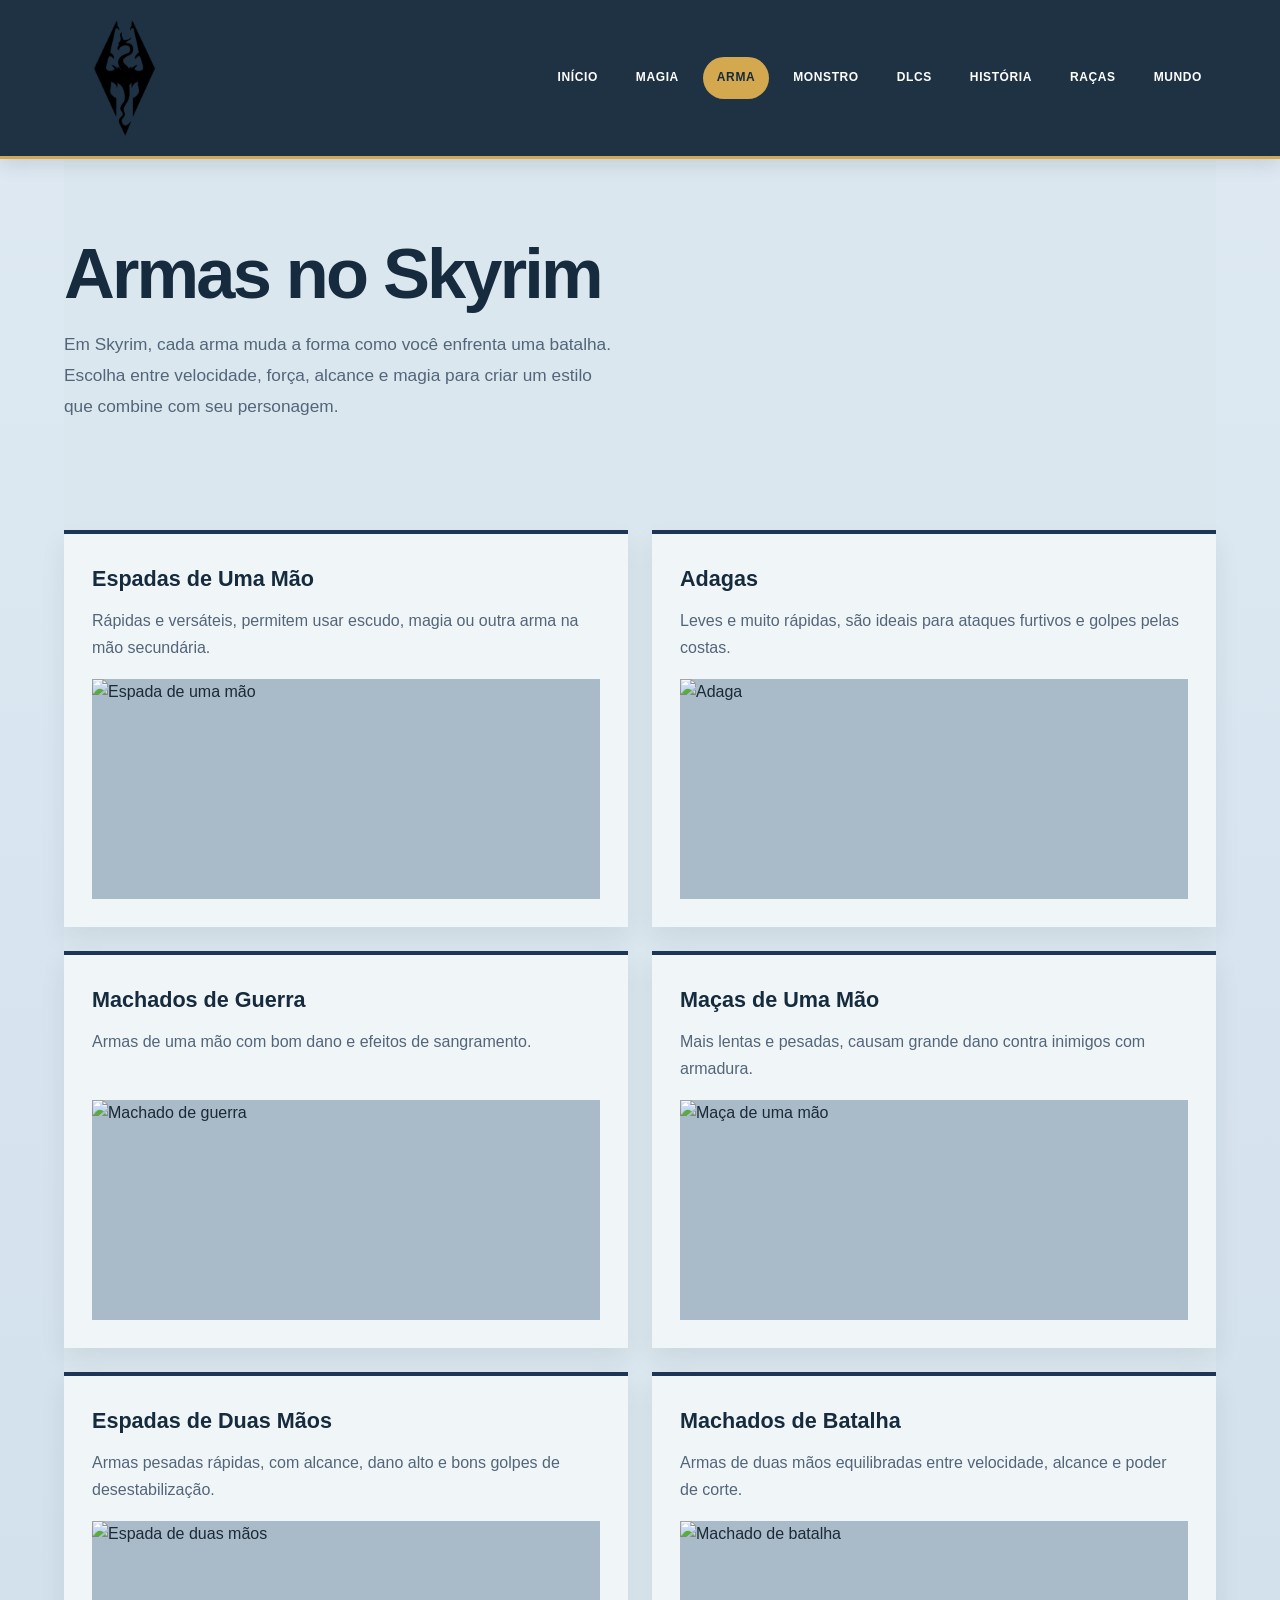
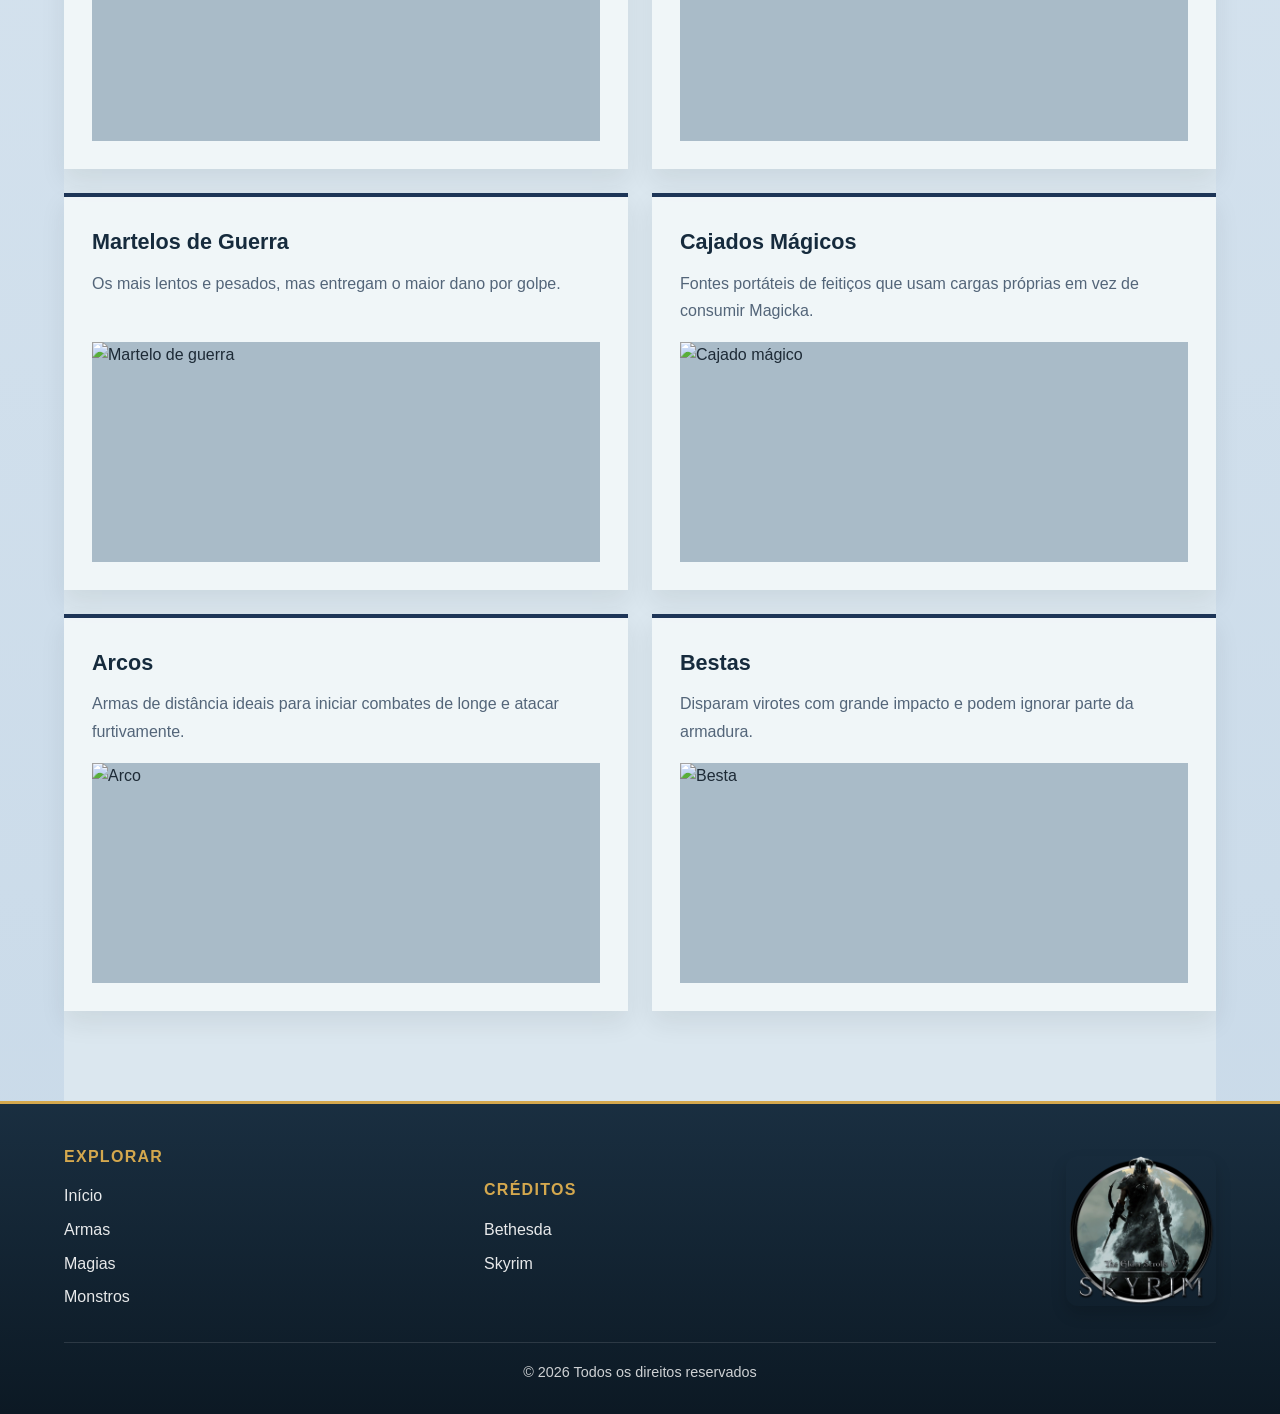
==== html/arma.html @ b1a21086 "Update das paginas Nesta atualização, o site foi reorganizado. Foram adicionadas as páginas de armas" ====
<!DOCTYPE html>
<html lang="pt-BR">
<head>
    <meta charset="UTF-8">
    <meta name="viewport" content="width=device-width, initial-scale=1.0">
    <title>Armas | Skyrim</title>
    <link rel="stylesheet" href="../css/style.css">
</head>
<body>
    <header class="cabecalho">
        <div class="container agrupamento-navegacao">
            <div class="caixa-logo"><img src="../imagens/logo.png" alt="Logo de Skyrim" class="logo-principal"></div>
            <nav class="menu-principal" aria-label="Navegação principal">
                <a href="../index.html">Início</a>
                <a href="magia.html">Magia</a>
                <a href="arma.html" class="ativo">Arma</a>
                <a href="monstro.html">Monstro</a>
                <a href="dlcs.html">DLCs</a>
                <a href="historia.html">História</a>
                <a href="racas.html">Raças</a>
                <a href="mundo.html">Mundo</a>
            </nav>
        </div>
    </header>

    <main class="container pagina-conteudo">
        <section class="apresentacao abertura-conteudo">
            <div class="texto-apresentacao">
                <h1>Armas no Skyrim</h1>
                <p>Em Skyrim, cada arma muda a forma como você enfrenta uma batalha. Escolha entre velocidade, força, alcance e magia para criar um estilo que combine com seu personagem.</p>
            </div>
        </section>

        <section class="secao-armas">
            <div class="lista-armas">
                <article class="cartao-conteudo"><h3>Espadas de Uma Mão</h3><p>Rápidas e versáteis, permitem usar escudo, magia ou outra arma na mão secundária.</p><div class="carrossel-conteudo"><img src="../imagens/espada-uma-mao-1.jpg" alt="Espada de uma mão"><img src="../imagens/espada-uma-mao-2.jpg" alt="Outra espada de uma mão"><img src="../imagens/espada-uma-mao-3.jpg" alt="Espada de uma mão em combate"></div></article>
                <article class="cartao-conteudo"><h3>Adagas</h3><p>Leves e muito rápidas, são ideais para ataques furtivos e golpes pelas costas.</p><div class="carrossel-conteudo"><img src="../imagens/adaga-1.jpg" alt="Adaga"><img src="../imagens/adaga-2.jpg" alt="Outra adaga"><img src="../imagens/adaga-3.jpg" alt="Adaga em combate"></div></article>
                    <article class="cartao-conteudo"><h3>Machados de Guerra</h3><p>Armas de uma mão com bom dano e efeitos de sangramento.</p><div class="carrossel-conteudo"><img src="../imagens/machado-guerra-1.jpg" alt="Machado de guerra"><img src="../imagens/machado-guerra-2.jpg" alt="Outro machado de guerra"><img src="../imagens/machado-guerra-3.jpg" alt="Machado de guerra em combate"></div></article>
                <article class="cartao-conteudo"><h3>Maças de Uma Mão</h3><p>Mais lentas e pesadas, causam grande dano contra inimigos com armadura.</p><div class="carrossel-conteudo"><img src="../imagens/maca-uma-mao-1.jpg" alt="Maça de uma mão"><img src="../imagens/maca-uma-mao-2.jpg" alt="Outra maça de uma mão"><img src="../imagens/maca-uma-mao-3.jpg" alt="Maça de uma mão em combate"></div></article>
                    <article class="cartao-conteudo"><h3>Espadas de Duas Mãos</h3><p>Armas pesadas rápidas, com alcance, dano alto e bons golpes de desestabilização.</p><div class="carrossel-conteudo"><img src="../imagens/espada-duas-maos-1.jpg" alt="Espada de duas mãos"><img src="../imagens/espada-duas-maos-2.jpg" alt="Outra espada de duas mãos"><img src="../imagens/espada-duas-maos-3.jpg" alt="Espada de duas mãos em combate"></div></article>
                    <article class="cartao-conteudo"><h3>Machados de Batalha</h3><p>Armas de duas mãos equilibradas entre velocidade, alcance e poder de corte.</p><div class="carrossel-conteudo"><img src="../imagens/machado-batalha-1.jpg" alt="Machado de batalha"><img src="../imagens/machado-batalha-2.jpg" alt="Outro machado de batalha"><img src="../imagens/machado-batalha-3.jpg" alt="Machado de batalha em combate"></div></article>
                    <article class="cartao-conteudo"><h3>Martelos de Guerra</h3><p>Os mais lentos e pesados, mas entregam o maior dano por golpe.</p><div class="carrossel-conteudo"><img src="../imagens/martelo-guerra-1.jpg" alt="Martelo de guerra"><img src="../imagens/martelo-guerra-2.jpg" alt="Outro martelo de guerra"><img src="../imagens/martelo-guerra-3.jpg" alt="Martelo de guerra em combate"></div></article>
                    <article class="cartao-conteudo"><h3>Cajados Mágicos</h3><p>Fontes portáteis de feitiços que usam cargas próprias em vez de consumir Magicka.</p><div class="carrossel-conteudo"><img src="../imagens/cajado-magico-1.jpg" alt="Cajado mágico"><img src="../imagens/cajado-magico-2.jpg" alt="Outro cajado mágico"><img src="../imagens/cajado-magico-3.jpg" alt="Cajado mágico em combate"></div></article>
                    <article class="cartao-conteudo"><h3>Arcos</h3><p>Armas de distância ideais para iniciar combates de longe e atacar furtivamente.</p><div class="carrossel-conteudo"><img src="../imagens/arco-1.jpg" alt="Arco"><img src="../imagens/arco-2.jpg" alt="Outro arco"><img src="../imagens/arco-3.jpg" alt="Arco em combate"></div></article>
                    <article class="cartao-conteudo"><h3>Bestas</h3><p>Disparam virotes com grande impacto e podem ignorar parte da armadura.</p><div class="carrossel-conteudo"><img src="../imagens/besta-1.jpg" alt="Besta"><img src="../imagens/besta-2.jpg" alt="Outra besta"><img src="../imagens/besta-3.jpg" alt="Besta em combate"></div></article>
            </div>
        </section>
    </main>

    <footer class="rodape">
        <div class="container conteudo-rodape">
            <div class="bloco-rodape">
                <h3>Explorar</h3>
                <ul>
                    <li><a href="../index.html">Início</a></li>
                    <li><a href="arma.html">Armas</a></li>
                    <li><a href="magia.html">Magias</a></li>
                    <li><a href="monstro.html">Monstros</a></li>
                </ul>
            </div>
            <div class="bloco-rodape">
                <h3>Créditos</h3>
                <ul class="lista-creditos">
                    <li><a href="https://bethesda.net/pt-BR" target="_blank" rel="noopener noreferrer">Bethesda</a></li>
                    <li><a href="https://elderscrolls.bethesda.net/pt-BR/skyrim10" target="_blank" rel="noopener noreferrer">Skyrim</a></li>
                </ul>
            </div>
            <div class="bloco-rodape bloco-imagem-rodape"><img src="../imagens/skyrim_viking.png" alt="Imagem do Viking de Skyrim" class="imagem-rodape"></div>
        </div>
        <div class="container direitos-rodape"><p>© 2026 Todos os direitos reservados</p></div>
    </footer>
</body>
</html>
---- css/style.css ----
:root {
    --fundo-escuro: #162b3d;
    --azul-profundo: #1d3557;
    --dourado: #d4a84e;
    --dourado-escuro: #af8131;
    --cinza: #536579;
    --texto-principal: #1d2a36;
    --branco: #ffffff;
    --sombra: rgba(20, 33, 43, 0.12);
}

* {
    margin: 0;
    padding: 0;
    box-sizing: border-box;
}

html {
    scroll-behavior: smooth;
}

body {
    font-family: "Segoe UI", Arial, sans-serif;
    background: linear-gradient(180deg, #dfeaf3 0%, #c8d9e8 100%);
    color: var(--texto-principal);
    line-height: 1.6;
}

img {
    max-width: 100%;
    display: block;
}

.container {
    width: min(1180px, 90%);
    margin: 0 auto;
}

.cabecalho {
    display: block;
    width: 100%;
    position: relative;
    z-index: 10;
    background: rgba(22, 43, 61, 0.96);
    border-bottom: 3px solid var(--dourado);
    box-shadow: 0 6px 18px var(--sombra);
}

.agrupamento-navegacao {
    display: flex;
    align-items: center;
    justify-content: space-between;
    gap: 24px;
    padding: 18px 0;
}

.caixa-logo {
    width: 120px;
    min-width: 120px;
    height: auto;
    background: transparent;
    padding: 0;
    border-radius: 0;
    box-shadow: none;
    overflow: visible;
}

.logo-principal {
    width: 100%;
    height: auto;
    object-fit: contain;
    display: block;
    border-radius: 0;
}

.menu-principal {
    display: flex;
    flex-wrap: wrap;
    justify-content: center;
    gap: 10px;
}

.menu-principal a {
    color: var(--branco);
    text-decoration: none;
    font-size: 0.75rem;
    font-weight: 700;
    text-transform: uppercase;
    letter-spacing: 0.05em;
    padding: 11px 14px;
    border-radius: 999px;
    transition: 0.2s ease;
}

.menu-principal a:hover,
.menu-principal a.ativo {
    background: var(--dourado);
    color: var(--fundo-escuro);
}

.apresentacao {
    display: grid;
    grid-template-columns: 1.2fr 0.8fr;
    gap: 40px;
    align-items: center;
    padding: 70px 0 30px;
}

.texto-apresentacao {
    padding: 8px 0;
}

.apresentacao h1 {
    font-size: clamp(3rem, 4vw, 5rem);
    line-height: 1.05;
    margin-bottom: 18px;
    color: var(--fundo-escuro);
    letter-spacing: -0.04em;
}

.texto-apresentacao p {
    color: var(--cinza);
    font-size: 1.08rem;
    max-width: 560px;
    line-height: 1.8;
}

.acoes-principais {
    margin-top: 26px;
}

.botao-principal {
    display: inline-block;
    background: linear-gradient(135deg, var(--dourado), var(--dourado-escuro));
    color: var(--fundo-escuro);
    text-decoration: none;
    font-weight: 700;
    padding: 14px 26px;
    border-radius: 999px;
    box-shadow: 0 6px 0 rgba(91, 62, 18, 0.7), 0 12px 24px rgba(91, 62, 18, 0.28);
    transition: transform 0.2s ease, box-shadow 0.2s ease;
}

.botao-principal:hover {
    transform: translateY(-2px);
    box-shadow: 0 8px 0 rgba(91, 62, 18, 0.7), 0 16px 28px rgba(91, 62, 18, 0.35);
}

.botao-principal:focus-visible {
    outline: 3px solid var(--fundo-escuro);
    outline-offset: 4px;
}

.imagem-apresentacao {
    display: flex;
    justify-content: center;
}

.moldura-imagem {
    width: 100%;
    max-width: 470px;
    background: linear-gradient(180deg, #edf4fb 0%, #d7e6f2 100%);
    border: 3px solid #cbd9e7;
    border-radius: 20px;
    padding: 20px;
    box-shadow: 0 18px 35px rgba(18, 31, 41, 0.15);
    position: relative;
}

.moldura-imagem::before,
.moldura-imagem::after {
    content: "";
    position: absolute;
    bottom: -12px;
    width: 110px;
    height: 30px;
    background: rgba(83, 101, 121, 0.18);
    border-radius: 50%;
    filter: blur(10px);
}

.moldura-imagem::before {
    left: 15%;
}

.moldura-imagem::after {
    right: 15%;
}

.moldura-imagem img {
    border-radius: 12px;
    width: 100%;
    height: auto;
}

.descricao {
    display: grid;
    grid-template-columns: repeat(2, minmax(0, 1fr));
    gap: 36px;
    padding: 60px 0 90px;
    align-items: start;
}

.descricao article {
    background: transparent;
    border-radius: 0;
    padding: 0;
    border: none;
    box-shadow: none;
}

.descricao article + article {
    border-left: 2px solid rgba(175, 129, 49, 0.6);
    padding-left: 28px;
    padding-top: 28px;
}

.descricao h2 {
    color: var(--dourado-escuro);
    margin-bottom: 14px;
    font-size: clamp(1.6rem, 2vw, 2.1rem);
    letter-spacing: -0.02em;
}

.descricao p {
    color: var(--cinza);
    font-size: 1.02rem;
    line-height: 1.9;
}

.descricao a {
    color: var(--fundo-escuro);
    font-weight: 700;
    text-decoration: underline;
}

.rodape {
    background: linear-gradient(180deg, rgba(22, 43, 61, 0.98), rgba(12, 25, 36, 1));
    border-top: 3px solid var(--dourado);
    padding: 40px 0 30px;
    color: var(--branco);
}

.conteudo-rodape {
    display: grid;
    grid-template-columns: 1fr 1fr 0.8fr;
    gap: 30px;
    align-items: center;
}

.bloco-imagem-rodape {
    display: flex;
    justify-content: flex-end;
}

.imagem-rodape {
    width: 100%;
    max-width: 150px;
    border-radius: 12px;
    border: none;
    box-shadow: 0 8px 16px rgba(0, 0, 0, 0.16);
}

.bloco-rodape h3 {
    color: var(--dourado);
    font-size: 1rem;
    text-transform: uppercase;
    letter-spacing: 0.08em;
    margin-bottom: 14px;
}

.direitos-rodape {
    margin-top: 24px;
    padding-top: 18px;
    border-top: 1px solid rgba(255, 255, 255, 0.12);
    text-align: center;
    color: rgba(255, 255, 255, 0.8);
    font-size: 0.9rem;
}

.bloco-rodape ul {
    list-style: none;
    padding: 0;
    margin: 0;
}

.bloco-rodape li {
    margin-bottom: 8px;
}

.bloco-rodape a {
    color: var(--branco);
    text-decoration: none;
    opacity: 0.9;
}

.bloco-rodape a:hover {
    opacity: 1;
    text-decoration: underline;
}

.pagina-conteudo {
    min-height: calc(100vh - 132px);
    background: #dbe7ef;
}

.abertura-conteudo {
    grid-template-columns: 1fr;
    padding-bottom: 70px;
}

.abertura-conteudo h1 {
    max-width: 1000px;
    font-size: clamp(2.8rem, 5.5vw, 5.4rem);
}

.atalhos-combate {
    display: flex;
    flex-wrap: wrap;
    gap: 12px;
    margin-top: 30px;
}

.atalhos-combate a {
    display: inline-block;
    padding: 12px 20px;
    border: 1px solid var(--dourado-escuro);
    border-radius: 999px;
    color: var(--fundo-escuro);
    font-weight: 700;
    text-decoration: none;
    transition: background 0.2s ease, color 0.2s ease, transform 0.2s ease;
}

.atalhos-combate a:hover,
.atalhos-combate a:focus-visible {
    background: var(--dourado);
    color: var(--fundo-escuro);
    transform: translateY(-2px);
}

.secao-armas {
    padding: 30px 0 90px;
}

.titulo-secao {
    max-width: 650px;
    margin-bottom: 34px;
}

.titulo-secao h2 {
    margin-bottom: 12px;
    color: var(--fundo-escuro);
    font-size: clamp(1.9rem, 3vw, 3.1rem);
    line-height: 1;
}

.titulo-secao > p {
    color: var(--cinza);
    font-size: 1.05rem;
    line-height: 1.7;
}

.lista-armas {
    display: grid;
    grid-template-columns: repeat(2, minmax(0, 1fr));
    gap: 24px;
}

.secao-conteudo {
    padding: 26px 0 90px;
    scroll-margin-top: 24px;
}

.lista-conteudo {
    display: grid;
    grid-template-columns: repeat(2, minmax(0, 1fr));
    gap: 22px;
}

.cartao-conteudo {
    display: flex;
    flex-direction: column;
    padding: 28px;
    background: rgba(247, 250, 252, 0.78);
    border-top: 4px solid var(--azul-profundo);
    box-shadow: 0 12px 24px rgba(20, 33, 43, 0.08);
}

.cartao-conteudo h3 {
    margin-bottom: 10px;
    color: var(--fundo-escuro);
    font-size: 1.35rem;
}

.cartao-conteudo > p {
    margin-bottom: 18px;
    color: var(--cinza);
    line-height: 1.7;
}

.cartao-conteudo ul {
    display: grid;
    gap: 10px;
    padding-top: 16px;
    border-top: 1px solid rgba(29, 53, 87, 0.14);
    list-style: none;
}

.cartao-conteudo li {
    color: var(--cinza);
    line-height: 1.65;
}

.cartao-conteudo li::before {
    content: "—";
    margin-right: 8px;
    color: var(--dourado-escuro);
}

.cartao-conteudo strong {
    color: var(--fundo-escuro);
}

.carrossel-conteudo {
    height: 220px;
    margin-top: auto;
    padding-top: 22px;
    position: relative;
    overflow: hidden;
    background: #a9bbc8;
}

.carrossel-conteudo img {
    position: absolute;
    inset: 0;
    width: 100%;
    height: 100%;
    object-fit: cover;
    opacity: 0;
    animation: trocar-imagem 12s infinite;
}

.carrossel-conteudo img:first-child {
    opacity: 1;
    animation-delay: 0s;
}

.carrossel-conteudo img:nth-child(2) {
    animation-delay: 4s;
}

.carrossel-conteudo img:nth-child(3) {
    animation-delay: 8s;
}

.dlcs-pagina {
    padding-bottom: 90px;
}

.dlcs-abertura {
    grid-template-columns: 1fr;
    padding-bottom: 58px;
}

.lista-dlcs {
    display: grid;
    grid-template-columns: repeat(3, minmax(0, 1fr));
    gap: 24px;
}

.card-dlc {
    overflow: hidden;
    background: rgba(247, 250, 252, 0.82);
    border-top: 4px solid var(--dourado);
    box-shadow: 0 14px 28px rgba(20, 33, 43, 0.1);
}

.card-dlc img {
    width: 100%;
    height: 220px;
    object-fit: cover;
    background: #a9bbc8;
}

.conteudo-dlc {
    padding: 24px;
}

.conteudo-dlc h2 {
    margin-bottom: 10px;
    color: var(--fundo-escuro);
    font-size: 1.55rem;
}

.conteudo-dlc p {
    color: var(--cinza);
    line-height: 1.7;
}

.racas-pagina {
    padding-bottom: 90px;
}

.racas-abertura {
    grid-template-columns: 1fr;
    padding-bottom: 58px;
}

.lista-racas {
    display: grid;
    grid-template-columns: repeat(3, minmax(0, 1fr));
    gap: 24px;
}

.card-raca {
    overflow: hidden;
    background: rgba(247, 250, 252, 0.82);
    border-top: 4px solid var(--dourado);
    box-shadow: 0 14px 28px rgba(20, 33, 43, 0.1);
}

.card-raca-nao-jogavel {
    border-top-color: var(--cinza);
}

.card-raca img {
    width: 100%;
    height: 220px;
    object-fit: cover;
    background: #a9bbc8;
}

.conteudo-raca {
    padding: 24px;
}

.conteudo-raca h2 {
    margin-bottom: 10px;
    color: var(--fundo-escuro);
    font-size: 1.45rem;
}

.conteudo-raca p {
    color: var(--cinza);
    line-height: 1.7;
}

.status-raca {
    display: inline-block;
    margin-bottom: 10px;
    color: var(--cinza);
    font-size: 0.72rem;
    font-weight: 800;
    letter-spacing: 0.1em;
    text-transform: uppercase;
}

@keyframes trocar-imagem {
    0%, 28% {
        opacity: 1;
    }

    34%, 100% {
        opacity: 0;
    }
}

@media (max-width: 760px) {
    .agrupamento-navegacao {
        flex-direction: column;
        align-items: center;
    }

    .menu-principal a {
        font-size: 0.68rem;
        padding: 9px 10px;
    }

    .apresentacao,
    .descricao {
        grid-template-columns: 1fr;
    }

    .apresentacao {
        padding-top: 42px;
    }

    .secao-armas {
        padding-top: 52px;
        padding-bottom: 64px;
    }

    .lista-armas {
        grid-template-columns: 1fr;
    }

    .lista-conteudo {
        grid-template-columns: 1fr;
    }

    .lista-dlcs {
        grid-template-columns: 1fr;
    }

    .lista-racas {
        grid-template-columns: 1fr;
    }

    .carrossel-conteudo {
        height: 200px;
    }

}
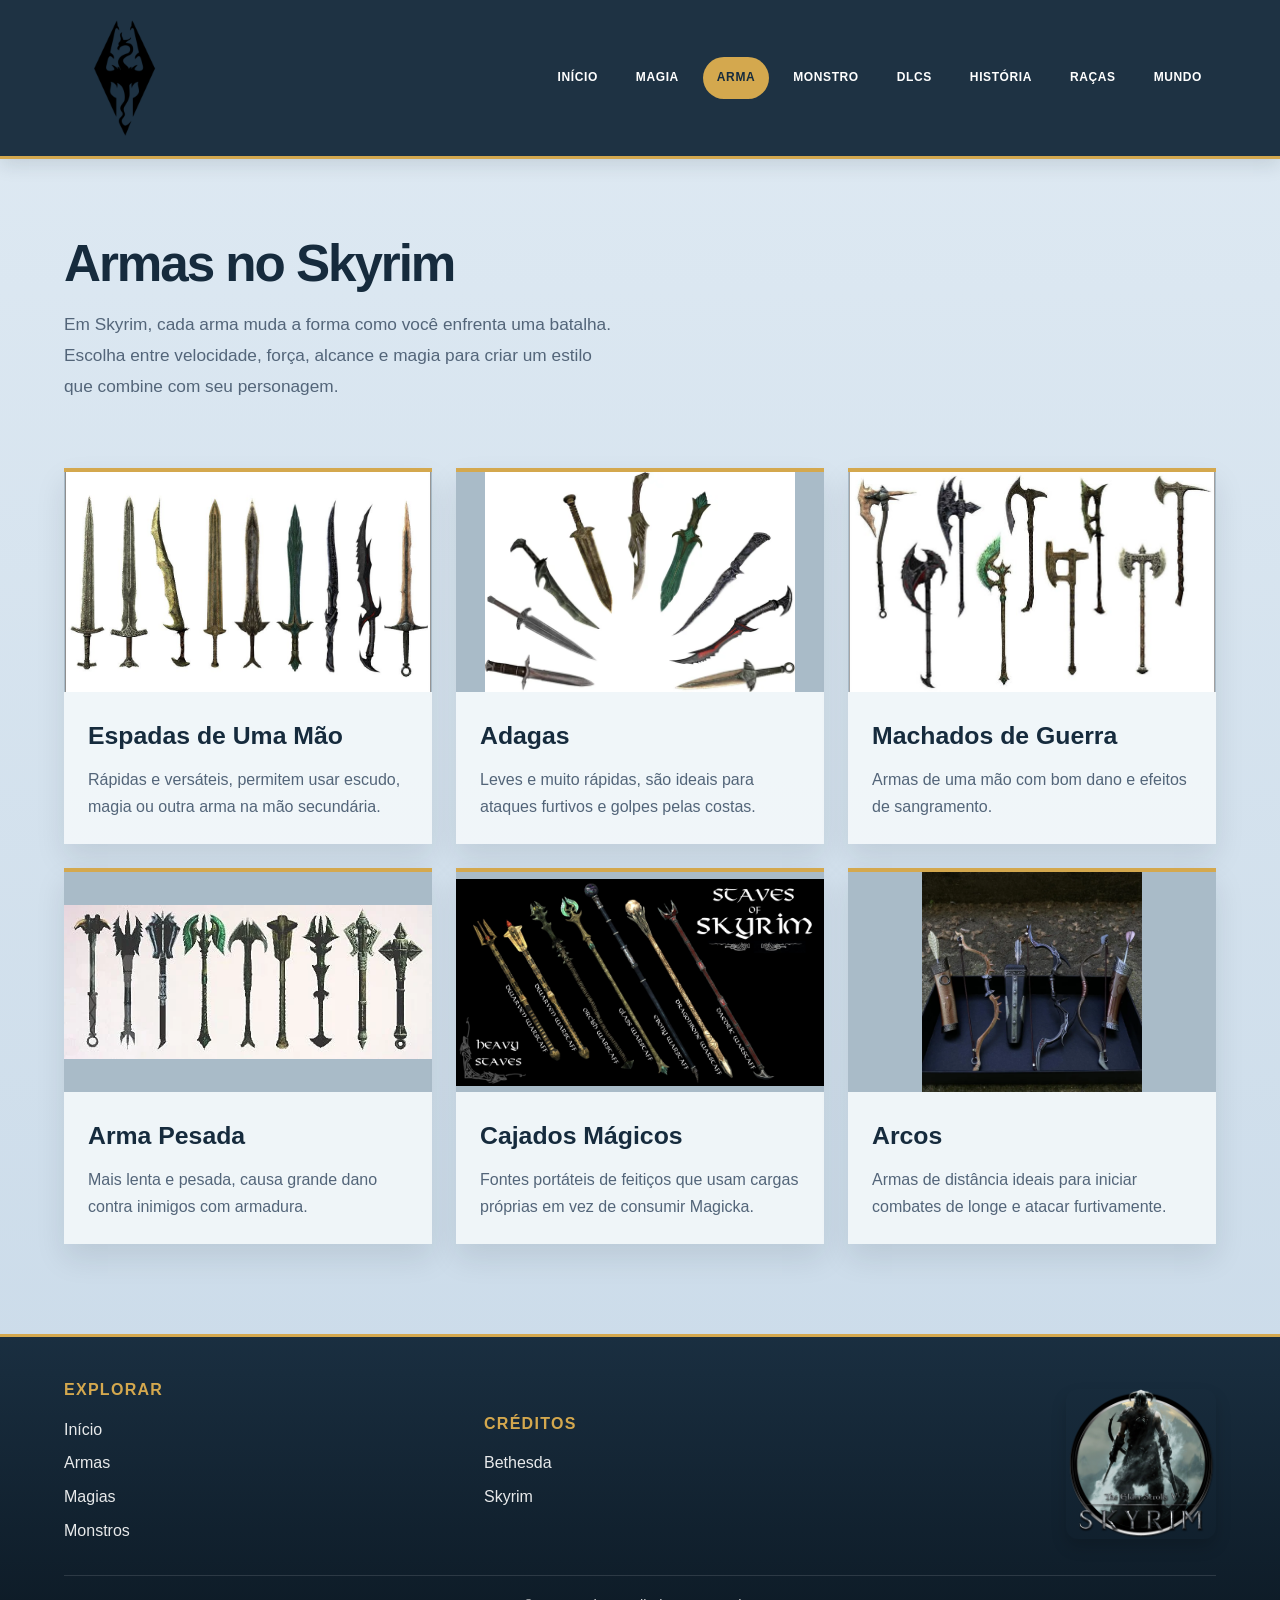
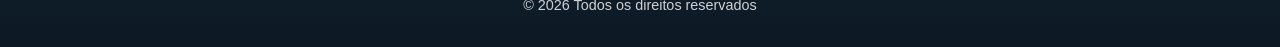
==== commit 7ce55d7e: "Update final Atualizei as páginas com imagens, cartões e carrossel, acrescentei conteúdo de História" ====
--- a/html/arma.html
+++ b/html/arma.html
@@ -8,7 +8,7 @@
 </head>
 <body>
     <header class="cabecalho">
-        <div class="container agrupamento-navegacao">
+        <div class="limite-conteudo agrupamento-navegacao">
             <div class="caixa-logo"><img src="../imagens/logo.png" alt="Logo de Skyrim" class="logo-principal"></div>
             <nav class="menu-principal" aria-label="Navegação principal">
                 <a href="../index.html">Início</a>
@@ -23,32 +23,44 @@
         </div>
     </header>
 
-    <main class="container pagina-conteudo">
-        <section class="apresentacao abertura-conteudo">
+    <main class="limite-conteudo dlcs-pagina">
+        <section class="apresentacao dlcs-abertura">
             <div class="texto-apresentacao">
                 <h1>Armas no Skyrim</h1>
                 <p>Em Skyrim, cada arma muda a forma como você enfrenta uma batalha. Escolha entre velocidade, força, alcance e magia para criar um estilo que combine com seu personagem.</p>
             </div>
         </section>
 
-        <section class="secao-armas">
-            <div class="lista-armas">
-                <article class="cartao-conteudo"><h3>Espadas de Uma Mão</h3><p>Rápidas e versáteis, permitem usar escudo, magia ou outra arma na mão secundária.</p><div class="carrossel-conteudo"><img src="../imagens/espada-uma-mao-1.jpg" alt="Espada de uma mão"><img src="../imagens/espada-uma-mao-2.jpg" alt="Outra espada de uma mão"><img src="../imagens/espada-uma-mao-3.jpg" alt="Espada de uma mão em combate"></div></article>
-                <article class="cartao-conteudo"><h3>Adagas</h3><p>Leves e muito rápidas, são ideais para ataques furtivos e golpes pelas costas.</p><div class="carrossel-conteudo"><img src="../imagens/adaga-1.jpg" alt="Adaga"><img src="../imagens/adaga-2.jpg" alt="Outra adaga"><img src="../imagens/adaga-3.jpg" alt="Adaga em combate"></div></article>
-                    <article class="cartao-conteudo"><h3>Machados de Guerra</h3><p>Armas de uma mão com bom dano e efeitos de sangramento.</p><div class="carrossel-conteudo"><img src="../imagens/machado-guerra-1.jpg" alt="Machado de guerra"><img src="../imagens/machado-guerra-2.jpg" alt="Outro machado de guerra"><img src="../imagens/machado-guerra-3.jpg" alt="Machado de guerra em combate"></div></article>
-                <article class="cartao-conteudo"><h3>Maças de Uma Mão</h3><p>Mais lentas e pesadas, causam grande dano contra inimigos com armadura.</p><div class="carrossel-conteudo"><img src="../imagens/maca-uma-mao-1.jpg" alt="Maça de uma mão"><img src="../imagens/maca-uma-mao-2.jpg" alt="Outra maça de uma mão"><img src="../imagens/maca-uma-mao-3.jpg" alt="Maça de uma mão em combate"></div></article>
-                    <article class="cartao-conteudo"><h3>Espadas de Duas Mãos</h3><p>Armas pesadas rápidas, com alcance, dano alto e bons golpes de desestabilização.</p><div class="carrossel-conteudo"><img src="../imagens/espada-duas-maos-1.jpg" alt="Espada de duas mãos"><img src="../imagens/espada-duas-maos-2.jpg" alt="Outra espada de duas mãos"><img src="../imagens/espada-duas-maos-3.jpg" alt="Espada de duas mãos em combate"></div></article>
-                    <article class="cartao-conteudo"><h3>Machados de Batalha</h3><p>Armas de duas mãos equilibradas entre velocidade, alcance e poder de corte.</p><div class="carrossel-conteudo"><img src="../imagens/machado-batalha-1.jpg" alt="Machado de batalha"><img src="../imagens/machado-batalha-2.jpg" alt="Outro machado de batalha"><img src="../imagens/machado-batalha-3.jpg" alt="Machado de batalha em combate"></div></article>
-                    <article class="cartao-conteudo"><h3>Martelos de Guerra</h3><p>Os mais lentos e pesados, mas entregam o maior dano por golpe.</p><div class="carrossel-conteudo"><img src="../imagens/martelo-guerra-1.jpg" alt="Martelo de guerra"><img src="../imagens/martelo-guerra-2.jpg" alt="Outro martelo de guerra"><img src="../imagens/martelo-guerra-3.jpg" alt="Martelo de guerra em combate"></div></article>
-                    <article class="cartao-conteudo"><h3>Cajados Mágicos</h3><p>Fontes portáteis de feitiços que usam cargas próprias em vez de consumir Magicka.</p><div class="carrossel-conteudo"><img src="../imagens/cajado-magico-1.jpg" alt="Cajado mágico"><img src="../imagens/cajado-magico-2.jpg" alt="Outro cajado mágico"><img src="../imagens/cajado-magico-3.jpg" alt="Cajado mágico em combate"></div></article>
-                    <article class="cartao-conteudo"><h3>Arcos</h3><p>Armas de distância ideais para iniciar combates de longe e atacar furtivamente.</p><div class="carrossel-conteudo"><img src="../imagens/arco-1.jpg" alt="Arco"><img src="../imagens/arco-2.jpg" alt="Outro arco"><img src="../imagens/arco-3.jpg" alt="Arco em combate"></div></article>
-                    <article class="cartao-conteudo"><h3>Bestas</h3><p>Disparam virotes com grande impacto e podem ignorar parte da armadura.</p><div class="carrossel-conteudo"><img src="../imagens/besta-1.jpg" alt="Besta"><img src="../imagens/besta-2.jpg" alt="Outra besta"><img src="../imagens/besta-3.jpg" alt="Besta em combate"></div></article>
-            </div>
+        <section class="lista-dlcs" aria-label="Categorias de armas de Skyrim">
+            <article class="cartao-dlc">
+                <img class="imagem-arma" src="../imagens/imgarmas/arma-espadas-uma-mao.jpg" alt="Espadas de uma mão">
+                <div class="conteudo-dlc"><h2>Espadas de Uma Mão</h2><p>Rápidas e versáteis, permitem usar escudo, magia ou outra arma na mão secundária.</p></div>
+            </article>
+            <article class="cartao-dlc">
+                <img class="imagem-arma" src="../imagens/imgarmas/arma-adagas.webp" alt="Adagas">
+                <div class="conteudo-dlc"><h2>Adagas</h2><p>Leves e muito rápidas, são ideais para ataques furtivos e golpes pelas costas.</p></div>
+            </article>
+            <article class="cartao-dlc">
+                <img class="imagem-arma imagem-arma-espelhada" src="../imagens/imgarmas/arma-machados-guerra.jpg" alt="Machado de guerra">
+                <div class="conteudo-dlc"><h2>Machados de Guerra</h2><p>Armas de uma mão com bom dano e efeitos de sangramento.</p></div>
+            </article>
+            <article class="cartao-dlc">
+                <img class="imagem-arma" src="../imagens/imgarmas/arma-pesada.webp" alt="Maça pesada">
+                <div class="conteudo-dlc"><h2>Arma Pesada</h2><p>Mais lenta e pesada, causa grande dano contra inimigos com armadura.</p></div>
+            </article>
+            <article class="cartao-dlc">
+                <img class="imagem-arma" src="../imagens/imgarmas/arma-cajados-magicos.jpg" alt="Cajado mágico">
+                <div class="conteudo-dlc"><h2>Cajados Mágicos</h2><p>Fontes portáteis de feitiços que usam cargas próprias em vez de consumir Magicka.</p></div>
+            </article>
+            <article class="cartao-dlc">
+                <img class="imagem-arma" src="../imagens/imgarmas/arma-arcos.webp" alt="Arco">
+                <div class="conteudo-dlc"><h2>Arcos</h2><p>Armas de distância ideais para iniciar combates de longe e atacar furtivamente.</p></div>
+            </article>
         </section>
     </main>
 
     <footer class="rodape">
-        <div class="container conteudo-rodape">
+        <div class="limite-conteudo conteudo-rodape">
             <div class="bloco-rodape">
                 <h3>Explorar</h3>
                 <ul>
@@ -60,14 +72,14 @@
             </div>
             <div class="bloco-rodape">
                 <h3>Créditos</h3>
-                <ul class="lista-creditos">
+                <ul >
                     <li><a href="https://bethesda.net/pt-BR" target="_blank" rel="noopener noreferrer">Bethesda</a></li>
                     <li><a href="https://elderscrolls.bethesda.net/pt-BR/skyrim10" target="_blank" rel="noopener noreferrer">Skyrim</a></li>
                 </ul>
             </div>
             <div class="bloco-rodape bloco-imagem-rodape"><img src="../imagens/skyrim_viking.png" alt="Imagem do Viking de Skyrim" class="imagem-rodape"></div>
         </div>
-        <div class="container direitos-rodape"><p>© 2026 Todos os direitos reservados</p></div>
+        <div class="limite-conteudo direitos-rodape"><p>© 2026 Todos os direitos reservados</p></div>
     </footer>
 </body>
 </html>
--- a/css/style.css
+++ b/css/style.css
@@ -31,7 +31,7 @@
     display: block;
 }
 
-.container {
+.limite-conteudo {
     width: min(1180px, 90%);
     margin: 0 auto;
 }
@@ -314,35 +314,6 @@
     font-size: clamp(2.8rem, 5.5vw, 5.4rem);
 }
 
-.atalhos-combate {
-    display: flex;
-    flex-wrap: wrap;
-    gap: 12px;
-    margin-top: 30px;
-}
-
-.atalhos-combate a {
-    display: inline-block;
-    padding: 12px 20px;
-    border: 1px solid var(--dourado-escuro);
-    border-radius: 999px;
-    color: var(--fundo-escuro);
-    font-weight: 700;
-    text-decoration: none;
-    transition: background 0.2s ease, color 0.2s ease, transform 0.2s ease;
-}
-
-.atalhos-combate a:hover,
-.atalhos-combate a:focus-visible {
-    background: var(--dourado);
-    color: var(--fundo-escuro);
-    transform: translateY(-2px);
-}
-
-.secao-armas {
-    padding: 30px 0 90px;
-}
-
 .titulo-secao {
     max-width: 650px;
     margin-bottom: 34px;
@@ -359,12 +330,6 @@
     color: var(--cinza);
     font-size: 1.05rem;
     line-height: 1.7;
-}
-
-.lista-armas {
-    display: grid;
-    grid-template-columns: repeat(2, minmax(0, 1fr));
-    gap: 24px;
 }
 
 .secao-conteudo {
@@ -431,27 +396,118 @@
     background: #a9bbc8;
 }
 
-.carrossel-conteudo img {
+.carrossel-manual {
+    padding-top: 22px;
+    overflow: hidden;
+}
+
+.seletor-carrossel {
+    position: fixed;
+    top: 0;
+    left: 0;
+    width: 1px;
+    height: 1px;
+    margin: -1px;
+    overflow: hidden;
+    clip: rect(0, 0, 0, 0);
+    clip-path: inset(50%);
+    white-space: nowrap;
+}
+
+.seletor-carrossel:focus-visible ~ .carrossel-faixa .controle-carrossel {
+    outline: 3px solid var(--dourado);
+    outline-offset: 2px;
+}
+
+.carrossel-faixa {
+    position: relative;
+    width: 100%;
+    height: 100%;
+    overflow: hidden;
+}
+
+.etapa-carrossel {
     position: absolute;
     inset: 0;
-    width: 100%;
+    opacity: 0;
+    visibility: hidden;
+    pointer-events: none;
     height: 100%;
-    object-fit: cover;
-    opacity: 0;
-    animation: trocar-imagem 12s infinite;
-}
-
-.carrossel-conteudo img:first-child {
+    display: grid;
+    place-items: center;
+    background: #a9bbc8;
+    transition: opacity 0.25s ease;
+}
+
+.carrossel-manual > .seletor-1:checked ~ .carrossel-faixa > .etapa-carrossel:nth-child(1),
+.carrossel-manual > .seletor-2:checked ~ .carrossel-faixa > .etapa-carrossel:nth-child(2),
+.carrossel-manual > .seletor-3:checked ~ .carrossel-faixa > .etapa-carrossel:nth-child(3),
+.carrossel-manual > .seletor-4:checked ~ .carrossel-faixa > .etapa-carrossel:nth-child(4),
+.carrossel-manual > .seletor-5:checked ~ .carrossel-faixa > .etapa-carrossel:nth-child(5) {
     opacity: 1;
-    animation-delay: 0s;
-}
-
-.carrossel-conteudo img:nth-child(2) {
-    animation-delay: 4s;
-}
-
-.carrossel-conteudo img:nth-child(3) {
-    animation-delay: 8s;
+    visibility: visible;
+    pointer-events: auto;
+    z-index: 1;
+}
+
+.etapa-carrossel img {
+    position: absolute;
+    inset: 0;
+    width: 100%;
+    height: 100%;
+    object-fit: contain;
+    opacity: 1;
+    animation: none;
+    user-select: none;
+}
+
+.controle-carrossel {
+    position: absolute;
+    top: 50%;
+    display: grid;
+    place-items: center;
+    width: 38px;
+    height: 38px;
+    border: 1px solid rgba(255, 255, 255, 0.7);
+    border-radius: 50%;
+    background: rgba(22, 43, 61, 0.82);
+    color: var(--branco);
+    font-size: 1.7rem;
+    transition: opacity 0.25s ease;
+    line-height: 1;
+    cursor: pointer;
+    transform: translateY(-50%);
+    z-index: 1;
+}
+
+.controle-carrossel:hover {
+    background: var(--dourado-escuro);
+}
+
+.controle-carrossel:focus-visible {
+    outline: 3px solid var(--dourado);
+    outline-offset: 2px;
+}
+
+.controle-carrossel-anterior {
+    left: 10px;
+}
+
+.controle-carrossel-proximo {
+    right: 10px;
+}
+
+.contador-carrossel {
+    position: absolute;
+    right: 10px;
+    bottom: 10px;
+    z-index: 1;
+    padding: 2px 8px;
+    border-radius: 4px;
+    background: rgba(22, 43, 61, 0.82);
+    color: var(--branco);
+    font-size: 0.75rem;
+    pointer-events: none;
 }
 
 .dlcs-pagina {
@@ -469,20 +525,33 @@
     gap: 24px;
 }
 
-.card-dlc {
+.cartao-dlc {
     overflow: hidden;
     background: rgba(247, 250, 252, 0.82);
     border-top: 4px solid var(--dourado);
     box-shadow: 0 14px 28px rgba(20, 33, 43, 0.1);
 }
 
-.card-dlc img {
+.cartao-dlc img {
     width: 100%;
     height: 220px;
     object-fit: cover;
     background: #a9bbc8;
 }
 
+.cartao-dlc img.imagem-arma,
+.cartao-dlc img.imagem-monstro {
+    display: block;
+    width: 100%;
+    height: 220px;
+    object-fit: contain;
+    background: #a9bbc8;
+}
+
+.imagem-arma-espelhada {
+    transform: scaleX(-1);
+}
+
 .conteudo-dlc {
     padding: 24px;
 }
@@ -498,7 +567,62 @@
     line-height: 1.7;
 }
 
-.racas-pagina {
+.historia-pagina {
+    max-width: 900px;
+    padding-top: 64px;
+    padding-bottom: 90px;
+}
+
+.texto-historia h1 {
+    margin-bottom: 16px;
+    color: var(--fundo-escuro);
+    font-size: clamp(2rem, 4vw, 3rem);
+    line-height: 1.15;
+}
+
+.abertura-historia {
+    max-width: 720px;
+    color: var(--cinza);
+    font-size: 1.08rem;
+    line-height: 1.8;
+}
+
+.texto-historia section {
+    margin-top: 34px;
+    padding-top: 26px;
+    border-top: 1px solid rgba(83, 101, 121, 0.3);
+}
+
+.texto-historia section h2 {
+    margin-bottom: 12px;
+    color: var(--fundo-escuro);
+    font-size: 1.5rem;
+    line-height: 1.3;
+}
+
+    .texto-historia section p {
+        margin-top: 12px;
+        color: var(--cinza);
+        line-height: 1.85;
+    }
+
+    .referencias-historia ul {
+        display: grid;
+        grid-template-columns: repeat(2, minmax(0, 1fr));
+        gap: 10px 24px;
+        padding-left: 20px;
+    }
+
+    .referencias-historia li {
+        color: var(--dourado-escuro);
+    }
+
+    .referencias-historia a {
+        color: var(--fundo-escuro);
+        overflow-wrap: anywhere;
+    }
+
+    .racas-pagina {
     padding-bottom: 90px;
 }
 
@@ -513,18 +637,18 @@
     gap: 24px;
 }
 
-.card-raca {
+.cartao-raca {
     overflow: hidden;
     background: rgba(247, 250, 252, 0.82);
     border-top: 4px solid var(--dourado);
     box-shadow: 0 14px 28px rgba(20, 33, 43, 0.1);
 }
 
-.card-raca-nao-jogavel {
+.cartao-raca-nao-jogavel {
     border-top-color: var(--cinza);
 }
 
-.card-raca img {
+.cartao-raca img {
     width: 100%;
     height: 220px;
     object-fit: cover;
@@ -556,59 +680,91 @@
     text-transform: uppercase;
 }
 
-@keyframes trocar-imagem {
-    0%, 28% {
-        opacity: 1;
-    }
-
-    34%, 100% {
-        opacity: 0;
-    }
-}
-
-@media (max-width: 760px) {
-    .agrupamento-navegacao {
-        flex-direction: column;
-        align-items: center;
-    }
-
-    .menu-principal a {
-        font-size: 0.68rem;
-        padding: 9px 10px;
-    }
-
-    .apresentacao,
-    .descricao {
-        grid-template-columns: 1fr;
-    }
-
-    .apresentacao {
-        padding-top: 42px;
-    }
-
-    .secao-armas {
-        padding-top: 52px;
-        padding-bottom: 64px;
-    }
-
-    .lista-armas {
-        grid-template-columns: 1fr;
-    }
-
-    .lista-conteudo {
-        grid-template-columns: 1fr;
-    }
-
-    .lista-dlcs {
-        grid-template-columns: 1fr;
-    }
-
-    .lista-racas {
-        grid-template-columns: 1fr;
-    }
-
-    .carrossel-conteudo {
-        height: 200px;
-    }
-
-}
+    .mundo-pagina {
+        padding-top: 64px;
+        padding-bottom: 90px;
+    }
+
+    .mundo-pagina h1 {
+        margin-bottom: 28px;
+        color: var(--fundo-escuro);
+        font-size: clamp(2rem, 4vw, 3rem);
+        line-height: 1.15;
+    }
+
+    .mundo-secao + .mundo-secao {
+        margin-top: 42px;
+    }
+
+    .mundo-secao h2 {
+        margin-bottom: 16px;
+        color: var(--fundo-escuro);
+        font-size: 1.5rem;
+    }
+
+    .mapa-mundo img {
+        display: block;
+        width: 100%;
+        max-height: 720px;
+        object-fit: contain;
+        background: #dfeaf3;
+    }
+
+    .galeria-paisagens {
+        display: grid;
+        grid-template-columns: repeat(2, minmax(0, 1fr));
+        gap: 20px;
+    }
+
+    .galeria-paisagens img {
+        display: block;
+        width: 100%;
+        aspect-ratio: 16 / 9;
+        object-fit: cover;
+        background: #a9bbc8;
+    }
+
+    @media (max-width: 760px) {
+        .agrupamento-navegacao {
+            flex-direction: column;
+            align-items: center;
+        }
+
+        .menu-principal a {
+            font-size: 0.68rem;
+            padding: 9px 10px;
+        }
+
+        .apresentacao,
+        .descricao {
+            grid-template-columns: 1fr;
+        }
+
+        .apresentacao {
+            padding-top: 42px;
+        }
+
+        .lista-conteudo {
+            grid-template-columns: 1fr;
+        }
+
+        .lista-dlcs {
+            grid-template-columns: 1fr;
+        }
+
+        .lista-racas {
+            grid-template-columns: 1fr;
+        }
+
+        .galeria-paisagens {
+            grid-template-columns: 1fr;
+        }
+
+        .referencias-historia ul {
+            grid-template-columns: 1fr;
+        }
+
+        .carrossel-conteudo {
+            height: 200px;
+        }
+    }
